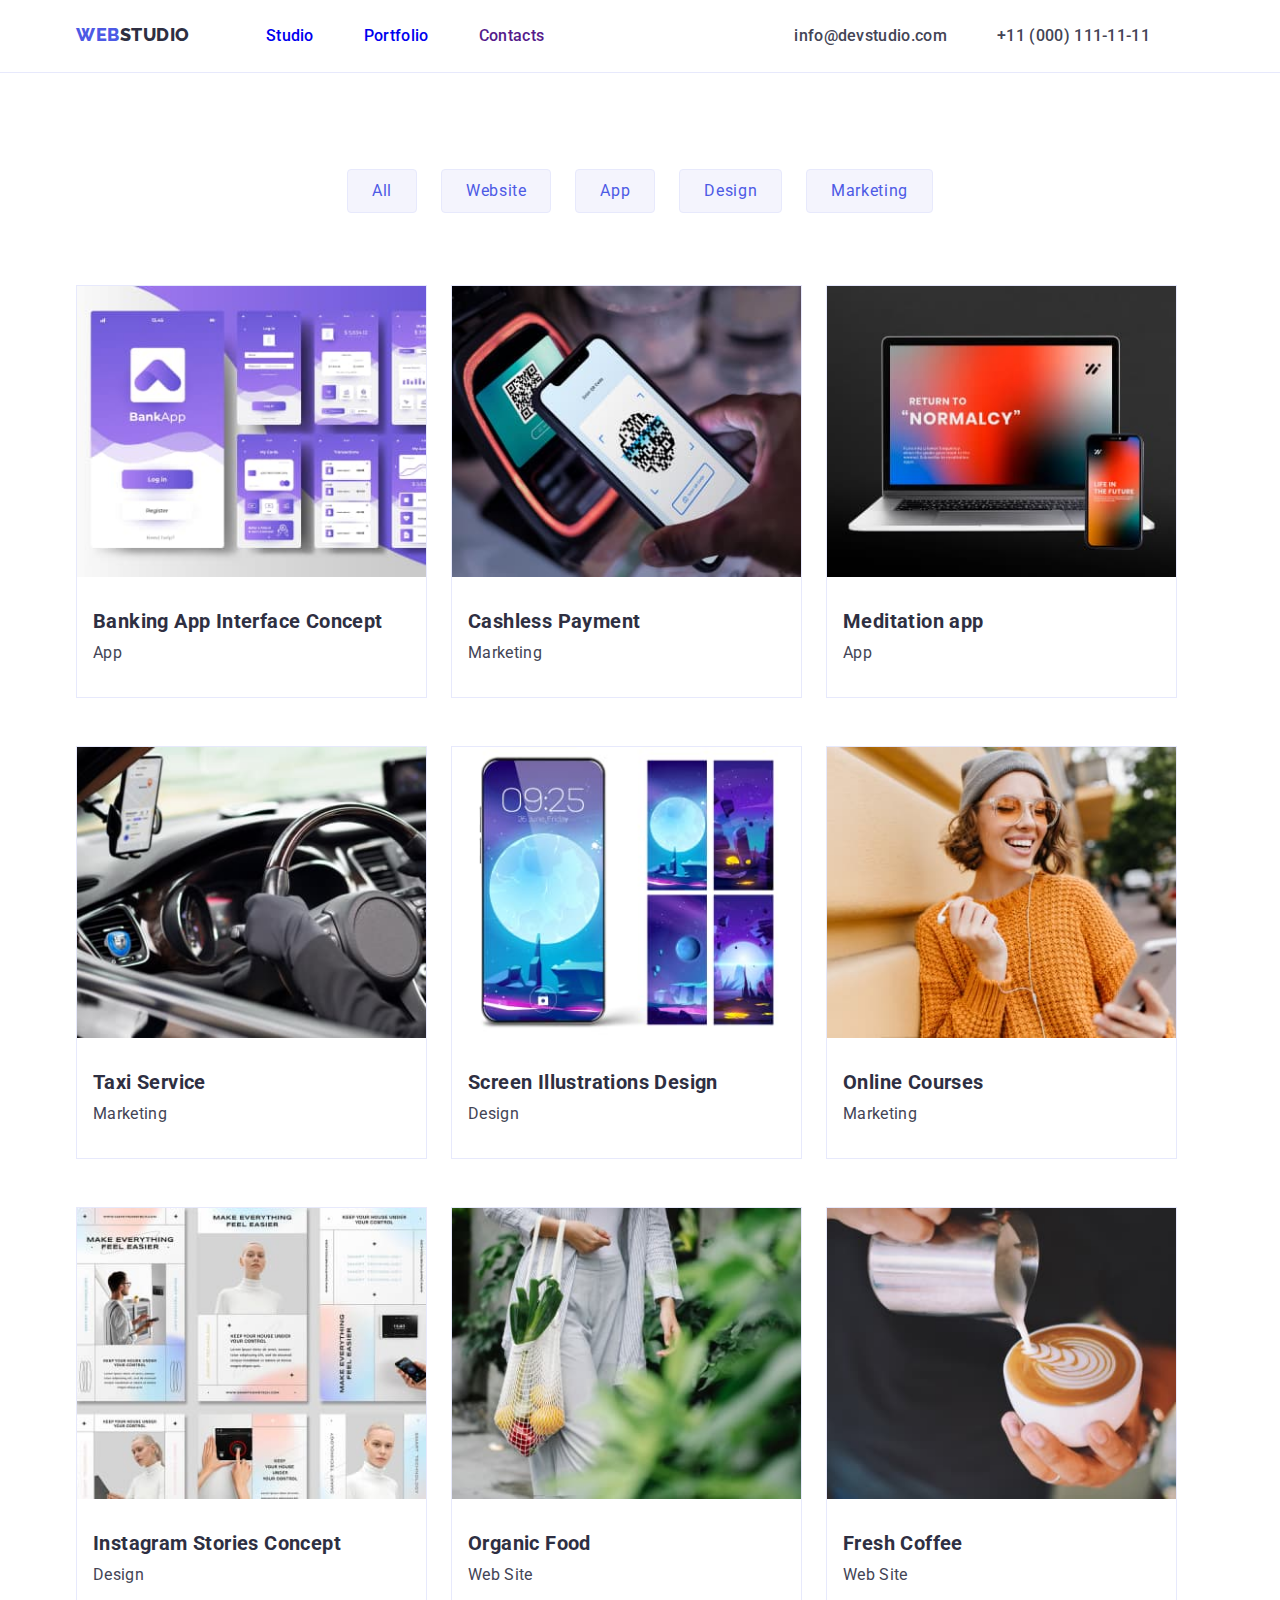
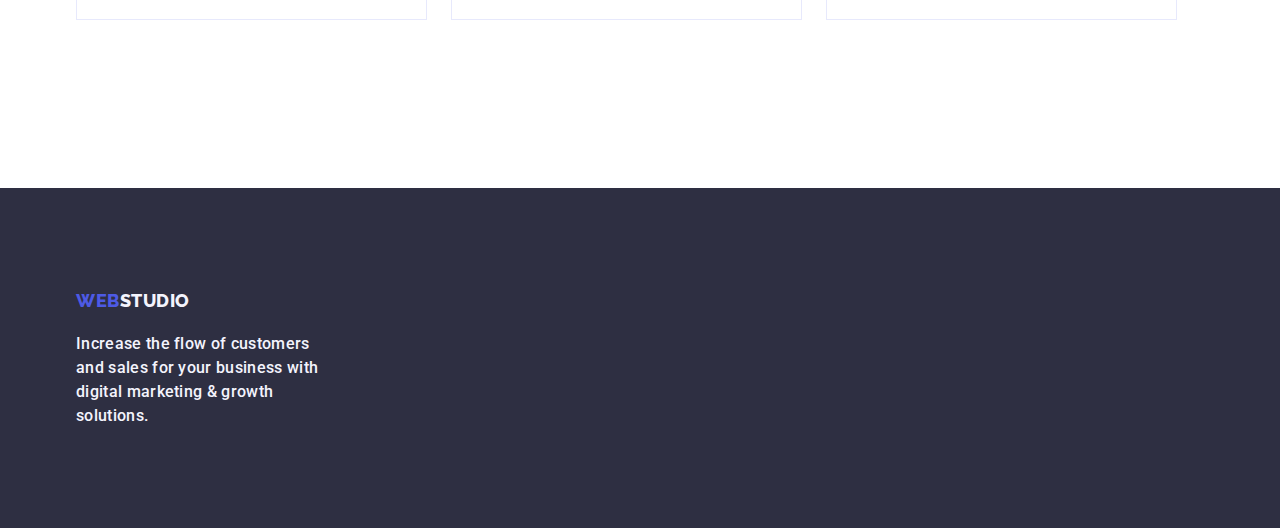
==== portfolio.html @ 86cb626f "initial commit" ====
<!DOCTYPE html>
<html lang="en">
  <head>
    <meta charset="UTF-8">
    <meta name="viewport" content="width=device-width, initial-scale=1.0">
    <title>WebStudio - Effective Solutions for Your Business</title>
    <link rel="preconnect" href="https://fonts.googleapis.com">
    <link href="https://fonts.googleapis.com/css2?family=Raleway:wght@800&family=Roboto:wght@400;500;700;900&display=swap" rel="stylesheet">
    <link rel="stylesheet" href="https://cdnjs.cloudflare.com/ajax/libs/modern-normalize/1.0.0/modern-normalize.min.css" />
    <link rel="stylesheet" href="CSS/style.css">
  </head>

<body>
    <!-- HEADER -->
    <header class="page-header">
      <div class="container menu">
        <!-- Navigation Bar -->
        <nav class="navigation">
          <!-- logo -->
          <a class="logo link" href="index.html"><span class="web">WEB</span><span class="studio">STUDIO</span></a>
          <!-- about -->
          <ul class="nav-menu list">
            <li class="item"><a class="link" href="index.html">Studio</a></li>
            <li class="item"><a class="link" href="portfolio.html">Portfolio</a></li>
            <li class="item"><a class="link" href="">Contacts</a></li>
          </ul>
        </nav>
        <!-- How to reach -->
        <ul class="contacts list">
          <li class="item"><a class="link" href="mailto:info@devstudio.com">info@devstudio.com</a></li>
          <li class="item"><a class="link" href="tel:+110001111111">+11 (000) 111-11-11</a></li>
        </ul>
      </div>
    </header>

    <!-- main -->
    <main>
      <section class="portfolio-feature">
        <div class="container">
          <div class="filters">
            <ul class="filter-ul list">
              <li><button class="filter-button" type="button">All</button></li>
              <li><button class="filter-button" type="button">Website</button></li>
              <li><button class="filter-button" type="button">App</button></li>
              <li><button class="filter-button" type="button">Design</button></li>
              <li><button class="filter-button" type="button">Marketing</button></li>
            </ul>
          </div>
          <div class="project-cards">
            <ul class="project-cards-ul list">
              <li class="project-cards-list"><a href="#"><img src="./images/bankingapp.jpg" width=360
                    alt="different kinds of bank applications"></a>
                <div class="project-cards-desc">
                  <h3 class="project-cards-heading">Banking App Interface Concept</h3>
                  <p class="project-cards-types">App</p>
                </div>
              </li>
              <li class="project-cards-list"><a href="#"><img src="./images/cashless.jpg" width=360
                    alt="mobile phone scanning a QR code"></a>
                  <div class="project-cards-desc">
                    <h3 class="project-cards-heading">Cashless Payment</h3>
                    <p class="project-cards-types">Marketing</p>
                  </div>
              </li>
              <li class="project-cards-list"><a href="#"><img src="./images/meditation.jpg" width=360
                    alt="mobile phone scanning a QR code"></a>
                  <div class="project-cards-desc">
                    <h3 class="project-cards-heading">Meditation app</h3>
                    <p class="project-cards-types">App</p>
                  </div>
              </li>
              <li class="project-cards-list"><a href="#"><img src="./images/taxi.jpg" width=360
                    alt="driving a car with phone on the dashboard"></a>
                  <div class="project-cards-desc">
                    <h3 class="project-cards-heading">Taxi Service</h3>
                    <p class="project-cards-types">Marketing</p>
                  </div>
              </li>
              <li class="project-cards-list"><a href="#"><img src="./images/screen.jpg" width=360
                    alt="phone with different locked on screen designs"></a>
                  <div class="project-cards-desc">
                    <h3 class="project-cards-heading">Screen Illustrations Design</h3>
                    <p class="project-cards-types">Design</p>
                  </div>
              </li>
              <li class="project-cards-list"><a href="#"><img src="./images/online.jpg" width=360
                    alt="girl smiling with brown eyeglasses on holding her phone"></a>
                  <div class="project-cards-desc">
                    <h3 class="project-cards-heading">Online Courses</h3>
                    <p class="project-cards-types">Marketing</p>
                  </div>
              </li>
              <li class="project-cards-list"><a href="#"><img src="./images/instagramstories.jpg" width=360
                    alt="showing different parts of a tech website "></a>
                  <div class="project-cards-desc">
                    <h3 class="project-cards-heading">Instagram Stories Concept</h3>
                    <p class="project-cards-types">Design</p>
                  </div>
              </li>
              <li class="project-cards-list"><a href="#"><img src="./images/organic.jpg" width=360
                    alt="woman with a bag of vegetable grocery"></a>
                  <div class="project-cards-desc">
                    <h3 class="project-cards-heading">Organic Food</h3>
                    <p class="project-cards-types">Web Site</p>
                  </div>
              <li class="project-cards-list"><a href="#"><img src="./images/fresh.jpg" width=360
                    alt="caffuccino in a a cup wit leaf design"></a>
                  <div class="project-cards-desc">
                    <h3 class="project-cards-heading">Fresh Coffee</h3>
                    <p class="project-cards-types">Web Site</p>
                  </div>
              </li>
            </ul>
          </div>
        </div>
      </section>
    </main>

    <!-- FOOTER -->
    <footer class="end">
      <div class="container">
        <!-- logo -->
        <a class="logo-end link" href="index.html"><span class="end-web">WEB</span><span class="end-studio">STUDIO</span></a>
        <p class="end-sentence">Increase the flow of customers and sales for your business with digital marketing & growth
          solutions.</p>
      </div>
    </footer>
  
 </body>

 </html>
---- CSS/style.css ----
:root {
    --white:#FFF;
    --iris: #4D5AE5;
    --navyblue: #2E2F42;
    --slate: #434455;
    --cloud: #F4F4FD;
    --ocean: #404BBF;
    --dairy:#E7E9FC;
    --grey:rgba(46, 47, 66, 0.70);
}

/* *, *::after, *::before {
    box-sizing: inherit;
} */

body {
    color: var(--navyblue);
    font-family: "Roboto", sans-serif;
    font-size: 16px;
    letter-spacing: .32px;
    line-height: 1.5;
    font-weight: 500; 
    background-color: var(--white);
}

.container {
    width: 1158px;
    padding-left: 15px;
    padding-right: 15px;
    margin: 0 auto;
}

/* studio and portfolio html */
.page-header {
    border-bottom: 1px solid var(--dairy);
}

.menu,
.navigation,
.nav-menu,
.contacts {
    display: flex;
    align-items: center;
}

.nav-menu {
    margin-left: 93px;
    padding-top: 24px;
    padding-bottom: 24px;
}

.nav-menu .item:not(:last-child), .contacts .item:not(:last-child){
    margin-right: 50px;
}

/* class for resetting basic properties of lists (ul) */
.list {
    list-style: none;
    padding-left: 0;
    margin: 0;
}

/* class for resetting basic properties in the positions */
.link {
    text-decoration: none;
}
.logo {
    margin-right: 76px;
}

.web{
    color:var(--iris); 
    font-family: Raleway;
    font-size: 18px;
    font-weight: 800;
    line-height: 1.2; /* 116.667% */
    letter-spacing: 0.54px;
    text-transform: uppercase;
}

.studio{
    color: var(--navyblue);
    font-family: Raleway;
    font-size: 18px;
    font-weight: 800;
    line-height: 1.2; /* 116.667% */
    letter-spacing: 0.54px;
    text-transform: uppercase;
}

.contacts .item:first-child {
    margin-left: 250px;
}

.contacts .link {
    color: var(--slate);
}

.link:hover {
    color: var(--ocean);
}

h1,
h2,
h3,
h4,
h5,
h6, 
p {
    margin: 0;
    padding: 0;
}

.hero {
    background-color: var(--grey, rgba(46, 47, 66, .70));
    display: flex;
    text-align: center;
    justify-content: center;
    padding-top: 188px;
    padding-bottom: 188px;
}

.hero::before{
    content:'';
    position: absolute;
    top: 72px;
    height: 598px;
    width:100%;
    background-color: var(--grey, rgba(46, 47, 66, .70));
    background-image: url(../images/herobackground.png);
    opacity: .7;
    background-size: cover;
    background-position: center;
    background-repeat: no-repeat;
    z-index: -1;
}

.hero-title {
    font-size: 56px;
    font-weight: 700;
    line-height: 1.07; /* 107.143% */
    letter-spacing: 1.12px;
    color: var(--white);
    margin-bottom: 48px ; 
}

.order-button{
    padding: 16px 32px;
    border-radius: 4px;
    background: var(--iris);
    box-shadow: 0px 4px 4px 0px rgba(0, 0, 0, 0.15);
    cursor: pointer;
    color:var(--white);
    letter-spacing: 0.64px;
}

.order-button:hover{
    background: var(--ocean); 
    color:var(--white);
}

.order-button:focus{
    background: var(--ocean); 
    color:var(--white);
}

/* all sections use one section B14 */
.section {
    padding-top: 120px;
    padding-bottom: 120px;
}

.key-no-padmarg {
    padding-top: 0;
    padding-bottom: 0;
}

.no-top-pad {
    padding-top: 0;
}

.feature-icon-ul {
    display: flex;
    column-gap: 24px;
}

.feature-icon-list {
    width: 264px;
    height: 112px;
    background: var(--cloud);
    border-radius: 4px;
    display: flex;
    justify-content: center;
    align-items: center;
}
.feature-ul {
    /* margin-top: 120px; */
    column-gap: 24px;
    display: flex;
    flex-wrap: wrap;
}

.feature-list{
    flex-basis: calc((100% - 75px) /4);
}

.feature-list-heading{
    font-size: 20px;
    line-height: 1.2; /* 120% */
    letter-spacing: 0.4px;
}

.feature-list-par{
    color: var(--slate);
}

.section-title {
    margin-bottom: 50px;
    text-align: center;
    font-size: 36px;
    font-weight: 700;
    line-height: 1.17; /* 111.111% */
    letter-spacing: 0.72px;
    text-transform: capitalize;
}

/* Properties for correct display of images */
img {
    display: block;
    max-width: 100%;
    height: auto;
}

.services-ul{
    display: flex;
    gap: 24px;
}

.services-list{
    border: 1px solid var(--dairy);
    flex-basis: calc((100% - 50px) /3);
}

.key-people-ul{
    justify-content: center;
    display: flex;
    list-style: none;
    gap: 24px;
}


.key-people-list{
    flex-basis: calc((100% - 75px) /4);
    text-align: center ;
    border-radius: 0px 0px 4px 4px;
    background: var(--white);
    box-shadow: 0px 2px 1px 0px rgba(46, 47, 66, 0.08), 0px 1px 1px 0px rgba(46, 47, 66, 0.16), 0px 1px 6px 0px rgba(46, 47, 66, 0.08);
}

.key-people-content {
    padding: 20px 24px;
}
.key-people-names {
    color: var(--navyblue);
    font-size: 20px;
    line-height: 1.2; /* 120% */
    letter-spacing: 0.4px;
}

.key-people-roles {
    color: var(--slate);
}

.key-people-social-list {
    background-color: #2E2F42;
}
/* studio and portfolio html */
.end {
    background: var(--navyblue);
    align-items: center;
    padding-top: 102px;
    padding-bottom: 100px;
    margin-top: 120px;
}

.end-web {
    font-family: "Raleway";
    font-size: 18px;
    font-weight: 800;
    line-height: 1.16; /* 116.667% */
    letter-spacing: 0.54px;
    text-transform: uppercase;
    color: var(--iris);
}

.end-studio {
    font-family: "Raleway";
    font-size: 18px;
    font-weight: 800;
    line-height: 1.16; /* 116.667% */
    letter-spacing: 0.54px;
    text-transform: uppercase;
    color: var(--cloud);
}

.end-sentence{
    color: var(--cloud);
    width: 264px;
    margin-top: 18px;
}

/* portfolio html */
.filters{
    margin-top: 96px;
    margin-bottom: 72px;
}

.filter-ul{
    display: flex;
    justify-content:center;
    gap: 24px;

}

.filter-button{
    padding: 12px 24px;
    justify-content: center;
    align-items: center;
    border-radius: 4px;
    border: 1px solid var(--dairy);
    background: var(--cloud);
    color:var(--iris);
    text-align: center;
    letter-spacing: 0.64px;
    cursor: pointer;
} 

.filter-button:hover{
    color:var(--white);
    border-radius: 4px;
    background: var(--ocean);
    box-shadow: 0px 2px 2px 0px rgba(0, 0, 0, 0.12), 0px 2px 1px 0px rgba(0, 0, 0, 0.08), 0px 3px 1px 0px rgba(0, 0, 0, 0.10);
}

.filter-button:focus{
    color: var(--white);
    border-radius: 4px;
    background: var(--ocean, var(--ocean));
    box-shadow: 0px 2px 2px 0px rgba(0, 0, 0, 0.12), 0px 2px 1px 0px rgba(0, 0, 0, 0.08), 0px 3px 1px 0px rgba(0, 0, 0, 0.10);
}

.project-cards-ul {
    display: flex;
    flex-wrap: wrap;
    column-gap: 24px; 

}

.project-cards-list {
    flex-basis: calc((100% - 75px) / 3);
    border: 1px solid var(--cornflower, var(--dairy));
    background: var(--white, var(--white));
    margin-bottom: 48px;
}

.project-cards-desc{
    padding: 32px 16px;
}

.project-cards-heading{
    color: var(--navyblue);
    font-size: 20px;
    line-height: 1.2; /* 120% */
    letter-spacing: 0.4px;
    margin-bottom: 8px;
}

.project-cards-types{
    color: var(--slate);
    font-weight: 400;
}
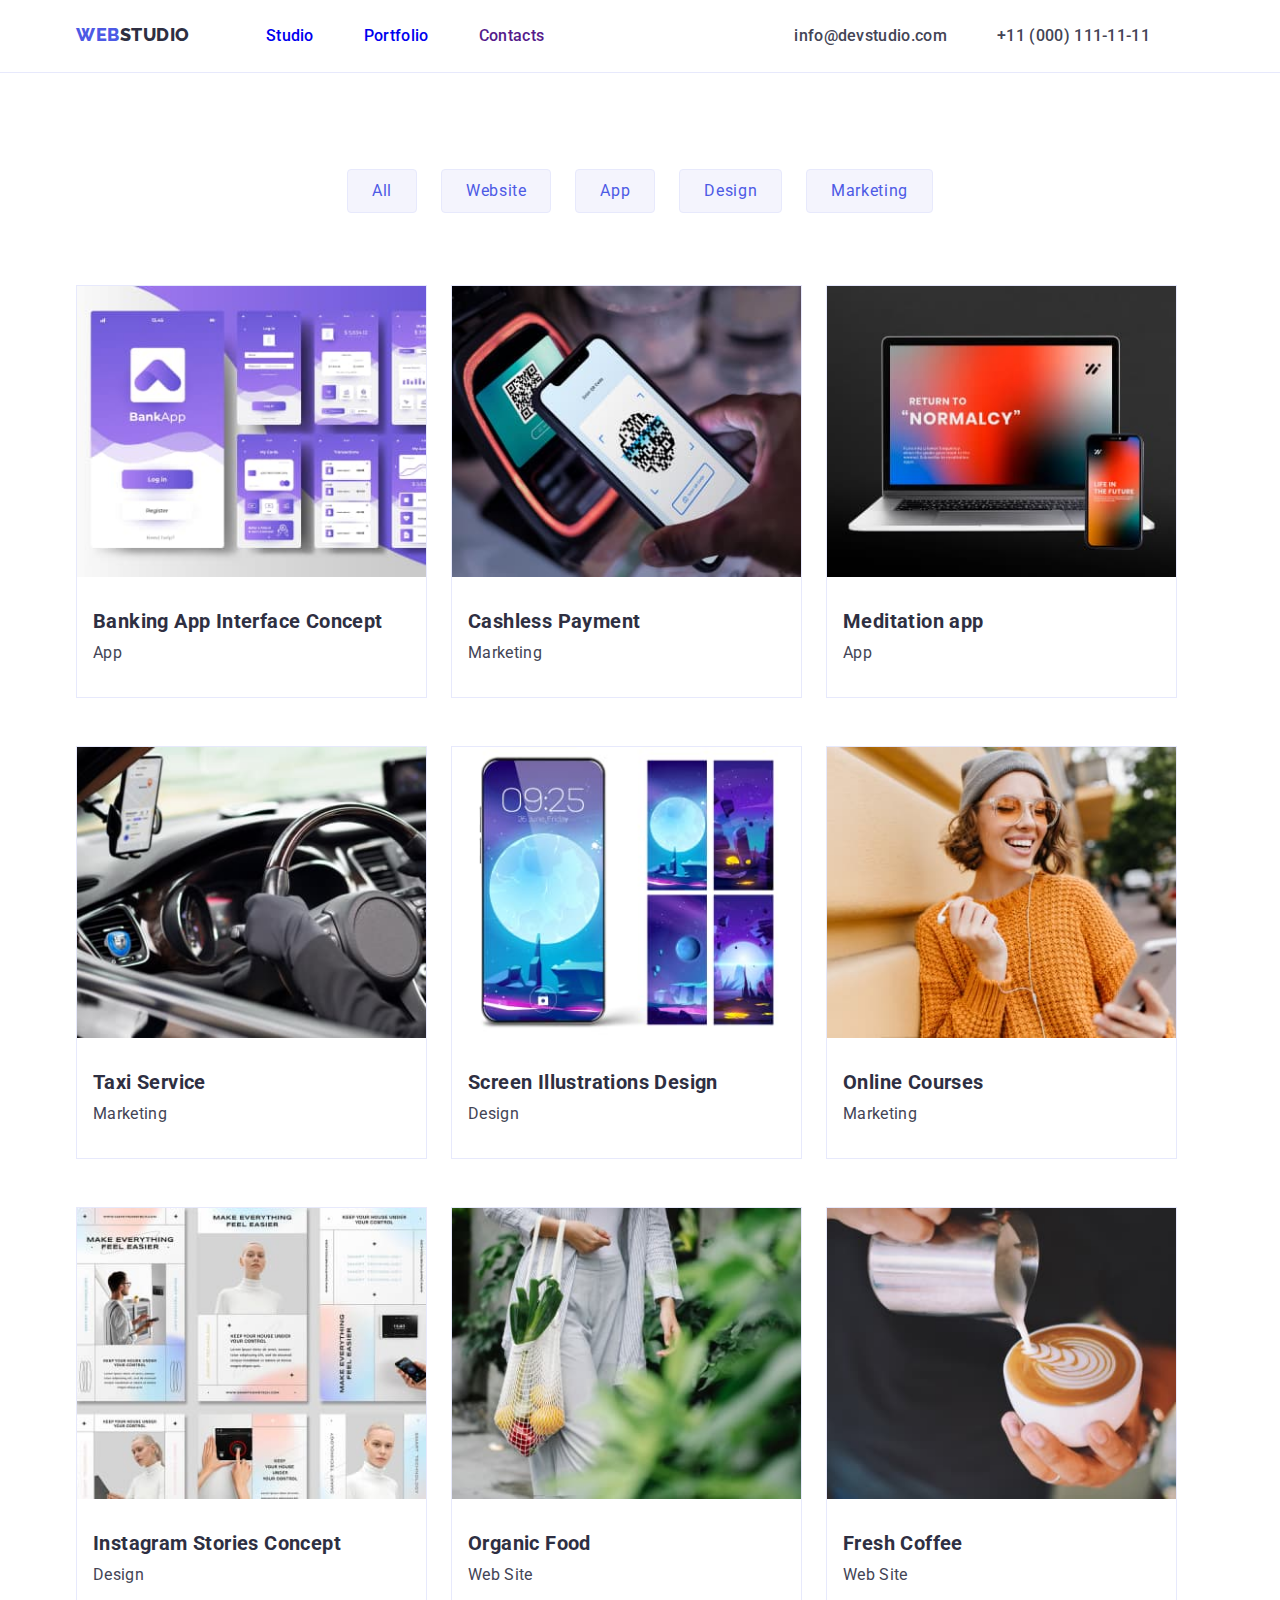
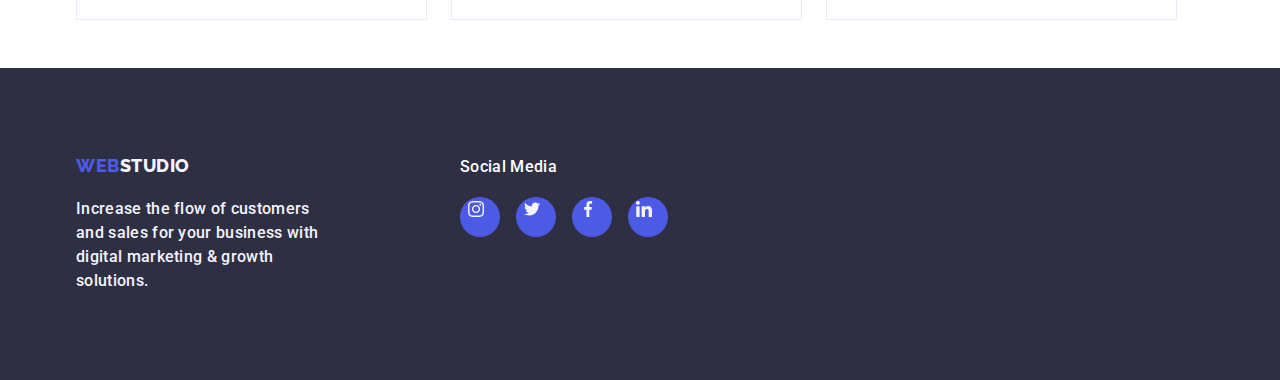
==== commit 60f68b67: "submit to mentor" ====
--- a/portfolio.html
+++ b/portfolio.html
@@ -116,15 +116,58 @@
       </section>
     </main>
 
-    <!-- FOOTER -->
-    <footer class="end">
-      <div class="container">
-        <!-- logo -->
-        <a class="logo-end link" href="index.html"><span class="end-web">WEB</span><span class="end-studio">STUDIO</span></a>
-        <p class="end-sentence">Increase the flow of customers and sales for your business with digital marketing & growth
-          solutions.</p>
-      </div>
-    </footer>
+        <!-- FOOTER -->
+        <footer>
+          <div class="container">
+            <div class="end">
+              <div class="logo-end">
+                <!-- logo -->
+                <a class="logo-end link" href="index.html"><span class="end-web">WEB</span><span
+                    class="end-studio">STUDIO</span></a>
+                <p class="end-sentence">Increase the flow of customers and sales for your business with digital marketing &
+                  growth
+                  solutions.</p>
+              </div>
+              <div class="end-icons">
+                <p class="end-header">Social Media</p>
+                <ul class="end-icons-ul list">
+                  <li class="end-icons-list list">
+                    <a href="#" class="end-social-link">
+                      <svg class="end-svg-icons" width="24px" height="24px">
+                        <use href="./images/icons.svg#instagram">
+                        </use>
+                      </svg>
+                    </a>
+                  </li>
+                  <li class="end-icons-list list">
+                    <a href="#" class="end-social-link" link>
+                      <svg class="end-svg-icons" width="24px" height="24px">
+                        <use href="./images/icons.svg#twitter">
+                        </use>
+                      </svg>
+                    </a>
+                  </li>
+                  <li class="end-icons-list list">
+                    <a href="#" class="end-social-link">
+                      <svg class="end-svg-icons" width="24px" height="24px">
+                        <use href="./images/icons.svg#facebook">
+                        </use>
+                      </svg>
+                    </a>
+                  </li>
+                  <li class="end-icons-list list">
+                    <a href="#" class="end-social-link">
+                      <svg class="end-svg-icons" width=24px height="24px">
+                        <use href="./images/icons.svg#linkedin">
+                        </use>
+                      </svg>
+                    </a>
+                  </li>
+                </ul>
+              </div>
+            </div>
+          </div>
+        </footer>
   
  </body>
 
--- a/CSS/style.css
+++ b/CSS/style.css
@@ -7,6 +7,8 @@
     --ocean: #404BBF;
     --dairy:#E7E9FC;
     --grey:rgba(46, 47, 66, 0.70);
+    --lightslate:#8E8F99;
+    --green:#31D0AA;
 }
 
 /* *, *::after, *::before {
@@ -64,6 +66,7 @@
 .link {
     text-decoration: none;
 }
+
 .logo {
     margin-right: 76px;
 }
@@ -100,6 +103,9 @@
     color: var(--ocean);
 }
 
+.nav-menu-link:active {
+    color: var(--ocean);
+}
 h1,
 h2,
 h3,
@@ -258,7 +264,7 @@
 }
 
 .key-people-content {
-    padding: 20px 24px;
+    padding: 20px;
 }
 .key-people-names {
     color: var(--navyblue);
@@ -271,16 +277,99 @@
     color: var(--slate);
 }
 
-.key-people-social-list {
-    background-color: #2E2F42;
+.key-social-icons-ul {
+    margin-top: 8px;
+    display: flex;
+    align-items: center;
+    justify-content:space-between;
+}
+
+.key-social-icons-list  {
+    background-color: var(--iris);
+    display: flex;
+    align-items: center;
+    justify-content: center;
+    width: 40px;
+    height: 40px;
+    border-radius: 20px;
+}
+
+
+.key-social-icons-list:hover {
+    background-color: var(--ocean);
+}
+
+.key-social-icons-list:focus {
+    background-color: var(--ocean);
+}
+
+.key-social-icons-list:active {
+    background-color: var(--ocean);
+}
+
+
+.customers {
+    margin-bottom: 120px;
+}
+.customer-icons-ul {
+    margin-left: 0;
+    display: flex;
+    align-items: center;
+    justify-content:center;
+    column-gap: 24px;
+}
+
+.customer-icons-list {
+    flex-basis: calc((100% - 75px) / 3);
+    border-radius: 4px;
+    border: 1px solid var(--lightslate);
+    display: flex;
+    align-items: center;
+    justify-content: center;
+    width: 168px;
+    height: 88px;
+}
+
+.customer-icons-list:hover {
+    border: 1px solid var(--ocean);
+    fill: var(--ocean);
+}
+
+.customer-icons-list:focus {
+    border: 1px solid var(--ocean);
+    fill: var(--ocean);
+}
+
+.customer-icons-list:active {
+    border: 1px solid var(--ocean);
+    fill: var(--ocean);
+}
+
+.cus-svg {
+    fill: var(--lightslate);
+}
+
+.cus-svg:hover {
+    fill:var(--ocean);
+}
+
+.cus-svg:active {
+    fill: var(--ocean);
+}
+.cus-no-pad {
+    padding-bottom: 0;
 }
 /* studio and portfolio html */
+footer {
+    background: var(--navyblue);
+    height: 312px;
+    display: flex;
+    align-items: center;
+}
+
 .end {
-    background: var(--navyblue);
-    align-items: center;
-    padding-top: 102px;
-    padding-bottom: 100px;
-    margin-top: 120px;
+    display: flex;
+    align-items: flex-start;
 }
 
 .end-web {
@@ -303,10 +392,53 @@
     color: var(--cloud);
 }
 
-.end-sentence{
+.end-sentence {
+    margin-top: 18px;
     color: var(--cloud);
     width: 264px;
-    margin-top: 18px;
+}
+
+.end-header {
+    font-family: Roboto;
+    font-weight: 500;
+    color:var(--white);
+}
+
+.end-icons {
+    margin-left: 120px;
+}
+
+.end-header {
+    margin-bottom: 18px;
+}
+.end-icons-ul {
+    display: flex;
+    align-items: center;
+    column-gap: 16px;
+
+}
+
+.end-icons-list {
+    background-color: var(--iris);
+    display: flex;
+    align-items: center;
+    justify-content: center;
+    width: 40px;
+    height: 40px;
+    border-radius: 20px;
+}
+
+.end-icons-list:hover {
+    background-color: var(--green);
+    
+}
+
+.end-icons-list:focus {
+    background-color: var(--green);
+}
+
+.end-icons-list:focus {
+    background-color: var(--green);
 }
 
 /* portfolio html */
@@ -319,7 +451,6 @@
     display: flex;
     justify-content:center;
     gap: 24px;
-
 }
 
 .filter-button{
@@ -333,7 +464,7 @@
     text-align: center;
     letter-spacing: 0.64px;
     cursor: pointer;
-} 
+}
 
 .filter-button:hover{
     color:var(--white);
@@ -345,7 +476,7 @@
 .filter-button:focus{
     color: var(--white);
     border-radius: 4px;
-    background: var(--ocean, var(--ocean));
+    background: var(--ocean);
     box-shadow: 0px 2px 2px 0px rgba(0, 0, 0, 0.12), 0px 2px 1px 0px rgba(0, 0, 0, 0.08), 0px 3px 1px 0px rgba(0, 0, 0, 0.10);
 }
 
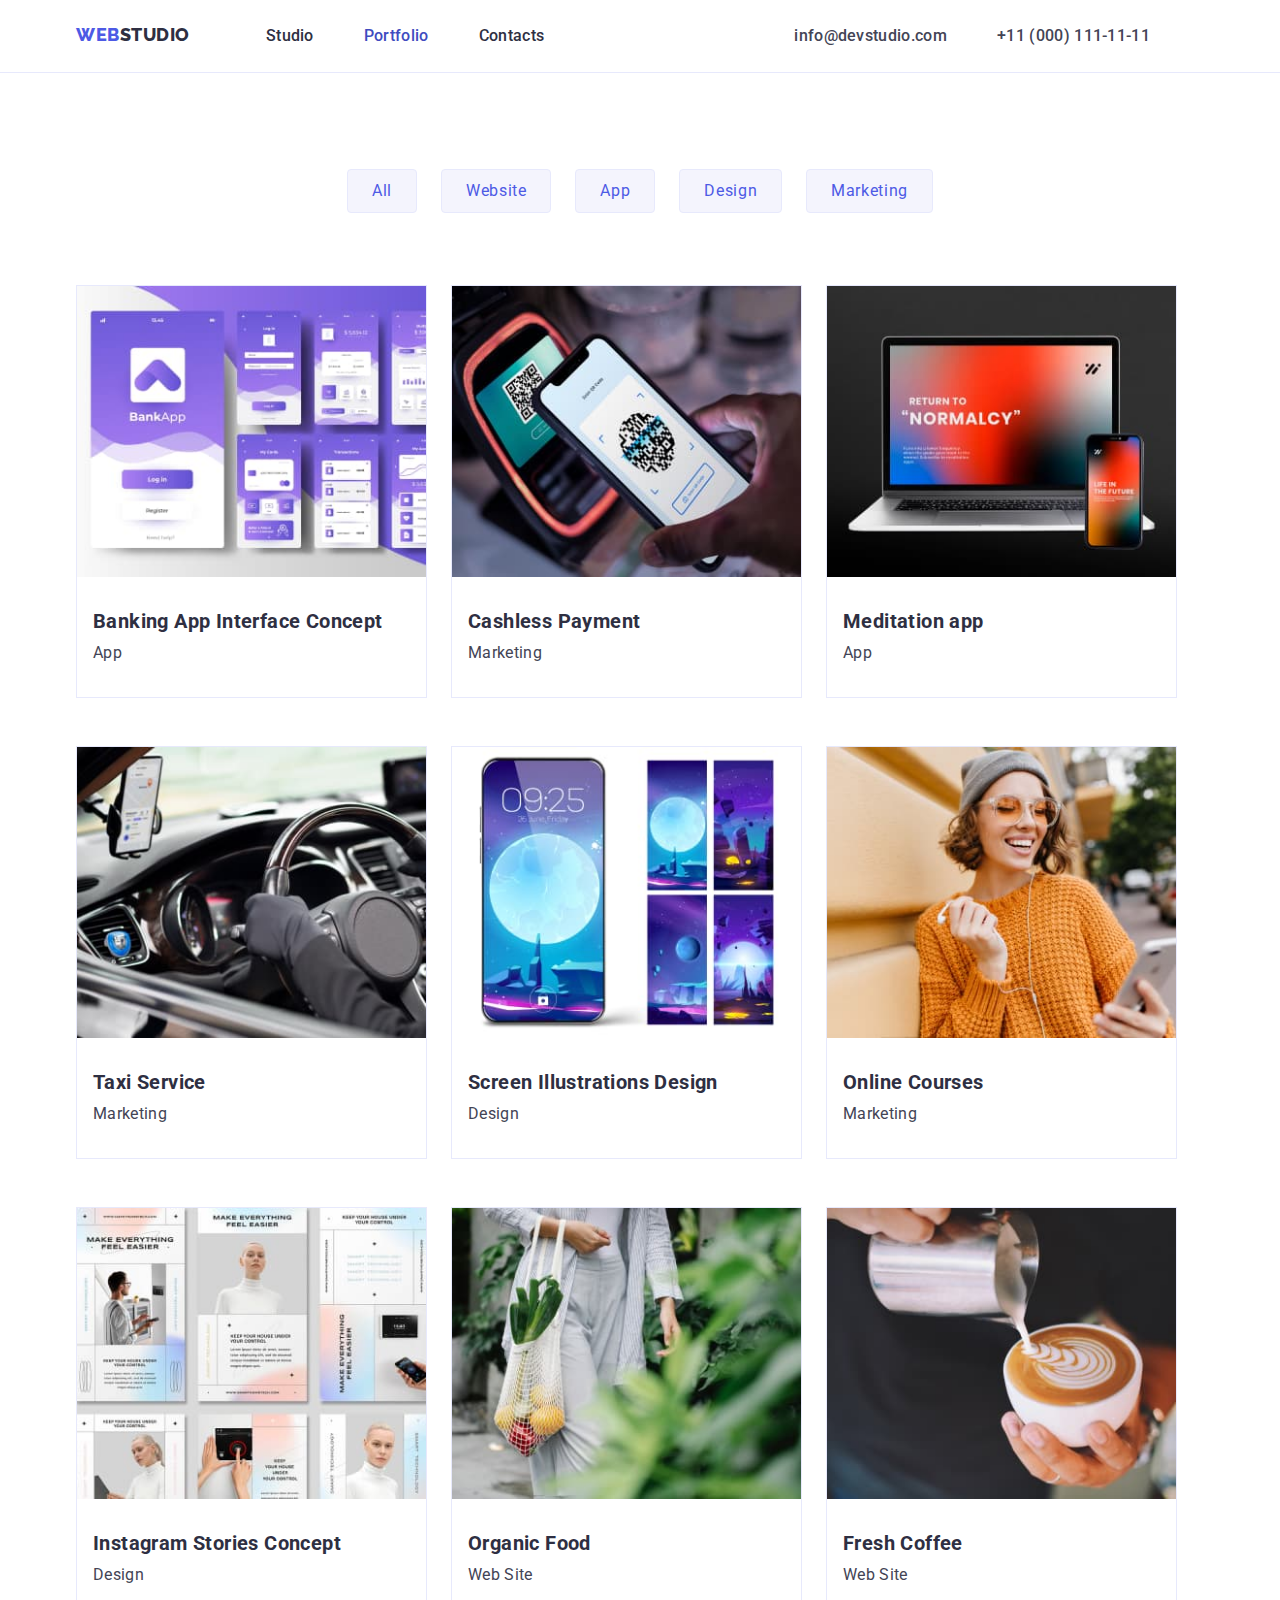
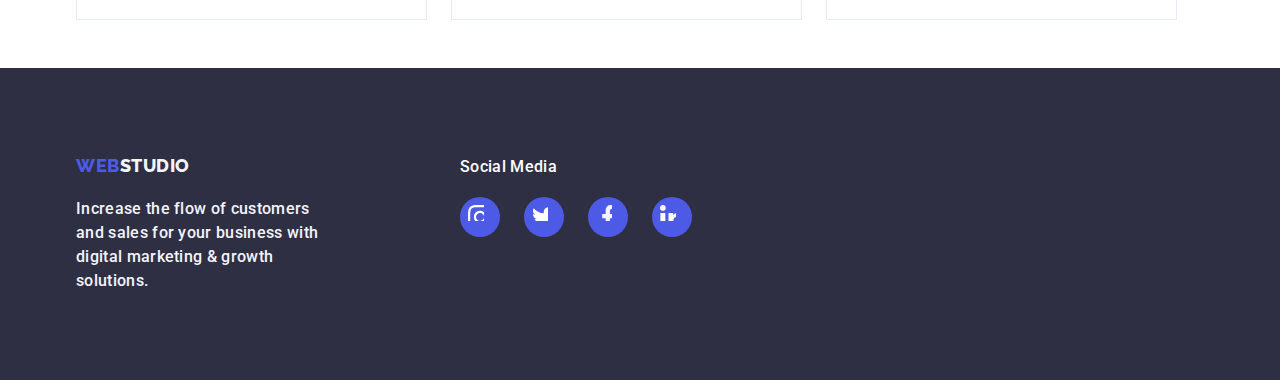
==== commit ae0e598e: "1st revision" ====
--- a/portfolio.html
+++ b/portfolio.html
@@ -11,27 +11,27 @@
   </head>
 
 <body>
-    <!-- HEADER -->
-    <header class="page-header">
-      <div class="container menu">
-        <!-- Navigation Bar -->
-        <nav class="navigation">
-          <!-- logo -->
-          <a class="logo link" href="index.html"><span class="web">WEB</span><span class="studio">STUDIO</span></a>
-          <!-- about -->
-          <ul class="nav-menu list">
-            <li class="item"><a class="link" href="index.html">Studio</a></li>
-            <li class="item"><a class="link" href="portfolio.html">Portfolio</a></li>
-            <li class="item"><a class="link" href="">Contacts</a></li>
-          </ul>
-        </nav>
-        <!-- How to reach -->
-        <ul class="contacts list">
-          <li class="item"><a class="link" href="mailto:info@devstudio.com">info@devstudio.com</a></li>
-          <li class="item"><a class="link" href="tel:+110001111111">+11 (000) 111-11-11</a></li>
+  <!-- HEADER -->
+  <header class="page-header">
+    <div class="container menu">
+      <!-- Navigation Bar -->
+      <nav class="navigation">
+        <!-- logo -->
+        <a class="logo link" href="index.html"><span class="web">WEB</span><span class="studio">STUDIO</span></a>
+        <!-- about -->
+        <ul class="nav-menu list">
+          <li class="item"><a class="link nav-menu-link" href="index.html">Studio</a></li>
+          <li class="item"><a class="link nav-menu-link portfolio-link" href="portfolio.html">Portfolio</a></li>
+          <li class="item"><a class="link nav-menu-link" href="">Contacts</a></li>
         </ul>
-      </div>
-    </header>
+      </nav>
+      <!-- How to reach -->
+      <ul class="contacts list">
+        <li class="item"><a class="link" href="mailto:info@devstudio.com">info@devstudio.com</a></li>
+        <li class="item"><a class="link" href="tel:+110001111111">+11 (000) 111-11-11</a></li>
+      </ul>
+    </div>
+  </header>
 
     <!-- main -->
     <main>
@@ -116,58 +116,59 @@
       </section>
     </main>
 
-        <!-- FOOTER -->
-        <footer>
-          <div class="container">
-            <div class="end">
-              <div class="logo-end">
-                <!-- logo -->
-                <a class="logo-end link" href="index.html"><span class="end-web">WEB</span><span
-                    class="end-studio">STUDIO</span></a>
-                <p class="end-sentence">Increase the flow of customers and sales for your business with digital marketing &
-                  growth
-                  solutions.</p>
-              </div>
-              <div class="end-icons">
-                <p class="end-header">Social Media</p>
-                <ul class="end-icons-ul list">
-                  <li class="end-icons-list list">
-                    <a href="#" class="end-social-link">
-                      <svg class="end-svg-icons" width="24px" height="24px">
-                        <use href="./images/icons.svg#instagram">
-                        </use>
-                      </svg>
-                    </a>
-                  </li>
-                  <li class="end-icons-list list">
-                    <a href="#" class="end-social-link" link>
-                      <svg class="end-svg-icons" width="24px" height="24px">
-                        <use href="./images/icons.svg#twitter">
-                        </use>
-                      </svg>
-                    </a>
-                  </li>
-                  <li class="end-icons-list list">
-                    <a href="#" class="end-social-link">
-                      <svg class="end-svg-icons" width="24px" height="24px">
-                        <use href="./images/icons.svg#facebook">
-                        </use>
-                      </svg>
-                    </a>
-                  </li>
-                  <li class="end-icons-list list">
-                    <a href="#" class="end-social-link">
-                      <svg class="end-svg-icons" width=24px height="24px">
-                        <use href="./images/icons.svg#linkedin">
-                        </use>
-                      </svg>
-                    </a>
-                  </li>
-                </ul>
-              </div>
-            </div>
-          </div>
-        </footer>
+<!-- FOOTER -->
+<footer>
+  <div class="container">
+    <div class="end">
+      <div class="logo-end">
+        <!-- logo -->
+        <a class="logo-end link" href="index.html"><span class="end-web">WEB</span><span
+            class="end-studio">STUDIO</span></a>
+        <p class="end-sentence">Increase the flow of customers and sales for your business with digital marketing &
+          growth
+          solutions.</p>
+      </div>
+      <div class="end-icons">
+        <p class="end-header">Social Media</p>
+        <ul class="end-icons-ul list">
+
+          <li class="end-icons-list list">
+            <a href="#" class="end-social-link">
+              <svg class="end-svg-icons" width="24px" height="24px">
+                <use href="./images/icons.svg#instagram2">
+                </use>
+              </svg>
+            </a>
+          </li>
+          <li class="end-icons-list list">
+            <a href="#" class="end-social-link" link>
+              <svg class="end-svg-icons" width="24px" height="24px">
+                <use href="./images/icons.svg#twitter2">
+                </use>
+              </svg>
+            </a>
+          </li>
+          <li class="end-icons-list list">
+            <a href="#" class="end-social-link">
+              <svg class="end-svg-icons" width="24px" height="24px">
+                <use href="./images/icons.svg#facebook2">
+                </use>
+              </svg>
+            </a>
+          </li>
+          <li class="end-icons-list list">
+            <a href="#" class="end-social-link">
+              <svg class="end-svg-icons" width=24px height="24px">
+                <use href="./images/icons.svg#linkedin2">
+                </use>
+              </svg>
+            </a>
+          </li>
+        </ul>
+      </div>
+    </div>
+  </div>
+</footer>
   
  </body>
 
--- a/CSS/style.css
+++ b/CSS/style.css
@@ -51,6 +51,9 @@
     padding-bottom: 24px;
 }
 
+.nav-menu-link {
+    color: var(--navyblue);
+}
 .nav-menu .item:not(:last-child), .contacts .item:not(:last-child){
     margin-right: 50px;
 }
@@ -65,6 +68,10 @@
 /* class for resetting basic properties in the positions */
 .link {
     text-decoration: none;
+}
+
+svg {
+    white-space: 0;
 }
 
 .logo {
@@ -99,13 +106,20 @@
     color: var(--slate);
 }
 
-.link:hover {
+.studio-link {
+    color:var(--ocean)
+}
+
+.portfolio-link {
     color: var(--ocean);
 }
-
-.nav-menu-link:active {
+.link:hover, .link:active {
     color: var(--ocean);
 }
+.link:focus {
+    color:var(--ocean);
+}
+
 h1,
 h2,
 h3,
@@ -118,27 +132,15 @@
 }
 
 .hero {
-    background-color: var(--grey, rgba(46, 47, 66, .70));
-    display: flex;
+    background-image: linear-gradient(rgba(46, 47, 66, 0.7), rgba(46, 47, 66, 0.7)), url(../images/herobackground.png);
+    background-repeat: no-repeat;
+    margin: 0 auto;
+    max-width: 1440px;  
     text-align: center;
-    justify-content: center;
     padding-top: 188px;
     padding-bottom: 188px;
-}
-
-.hero::before{
-    content:'';
-    position: absolute;
-    top: 72px;
-    height: 598px;
-    width:100%;
-    background-color: var(--grey, rgba(46, 47, 66, .70));
-    background-image: url(../images/herobackground.png);
-    opacity: .7;
+    background-position: center;
     background-size: cover;
-    background-position: center;
-    background-repeat: no-repeat;
-    z-index: -1;
 }
 
 .hero-title {
@@ -218,6 +220,12 @@
 
 .feature-list-par{
     color: var(--slate);
+    font-family: Roboto;
+    font-size: 16px;
+    font-weight: 400;
+    line-height: 1.5;
+    /* 150% */
+    letter-spacing: 0.32px;
 }
 
 .section-title {
@@ -280,32 +288,33 @@
 .key-social-icons-ul {
     margin-top: 8px;
     display: flex;
-    align-items: center;
-    justify-content:space-between;
-}
-
-.key-social-icons-list  {
+    column-gap: 24px;
+}
+
+.key-social-link {
+    display: flex;
+    align-items: center;
+    justify-content: center;
     background-color: var(--iris);
-    display: flex;
-    align-items: center;
-    justify-content: center;
     width: 40px;
     height: 40px;
     border-radius: 20px;
-}
-
-
-.key-social-icons-list:hover {
+
+}
+
+.key-social-link:hover {
     background-color: var(--ocean);
-}
-
-.key-social-icons-list:focus {
+
+}
+
+.key-social-link:focus {
     background-color: var(--ocean);
 }
 
-.key-social-icons-list:active {
-    background-color: var(--ocean);
-}
+.key-social-link:active {
+    background-color: var(--ocean); */
+}
+
 
 
 .customers {
@@ -315,11 +324,11 @@
     margin-left: 0;
     display: flex;
     align-items: center;
-    justify-content:center;
+    justify-content: center;
     column-gap: 24px;
 }
 
-.customer-icons-list {
+/* .customer-icons-list {
     flex-basis: calc((100% - 75px) / 3);
     border-radius: 4px;
     border: 1px solid var(--lightslate);
@@ -328,34 +337,35 @@
     justify-content: center;
     width: 168px;
     height: 88px;
-}
-
-.customer-icons-list:hover {
+} */
+
+.customer-icons-link {
+    display: flex;
+    align-items: center;
+    justify-content: center;
+    width: 168px;
+    height: 88px;
+    border-radius: 20px;
+    border-radius: 4px;
+    border: 1px solid var(--lightslate);
+    fill:var(--lightslate);
+}
+
+.customer-icons-link:hover {
     border: 1px solid var(--ocean);
     fill: var(--ocean);
 }
 
-.customer-icons-list:focus {
+.customer-icons-link:focus {
     border: 1px solid var(--ocean);
     fill: var(--ocean);
 }
 
-.customer-icons-list:active {
+.customer-icons-link:active {
     border: 1px solid var(--ocean);
     fill: var(--ocean);
 }
 
-.cus-svg {
-    fill: var(--lightslate);
-}
-
-.cus-svg:hover {
-    fill:var(--ocean);
-}
-
-.cus-svg:active {
-    fill: var(--ocean);
-}
 .cus-no-pad {
     padding-bottom: 0;
 }
@@ -412,33 +422,34 @@
     margin-bottom: 18px;
 }
 .end-icons-ul {
-    display: flex;
-    align-items: center;
-    column-gap: 16px;
-
-}
-
-.end-icons-list {
+    margin-top: 8px;
+    display: flex;
+    column-gap: 24px;
+}
+
+.end-social-link {
+    display: flex;
+    align-items: center;
+    justify-content: center;
     background-color: var(--iris);
-    display: flex;
-    align-items: center;
-    justify-content: center;
     width: 40px;
     height: 40px;
     border-radius: 20px;
-}
-
-.end-icons-list:hover {
+
+}
+
+.end-social-link:hover {
     background-color: var(--green);
-    
-}
-
-.end-icons-list:focus {
+
+}
+
+.end-social-link:focus {
     background-color: var(--green);
 }
 
-.end-icons-list:focus {
+.end-social-link:active {
     background-color: var(--green);
+    */
 }
 
 /* portfolio html */
